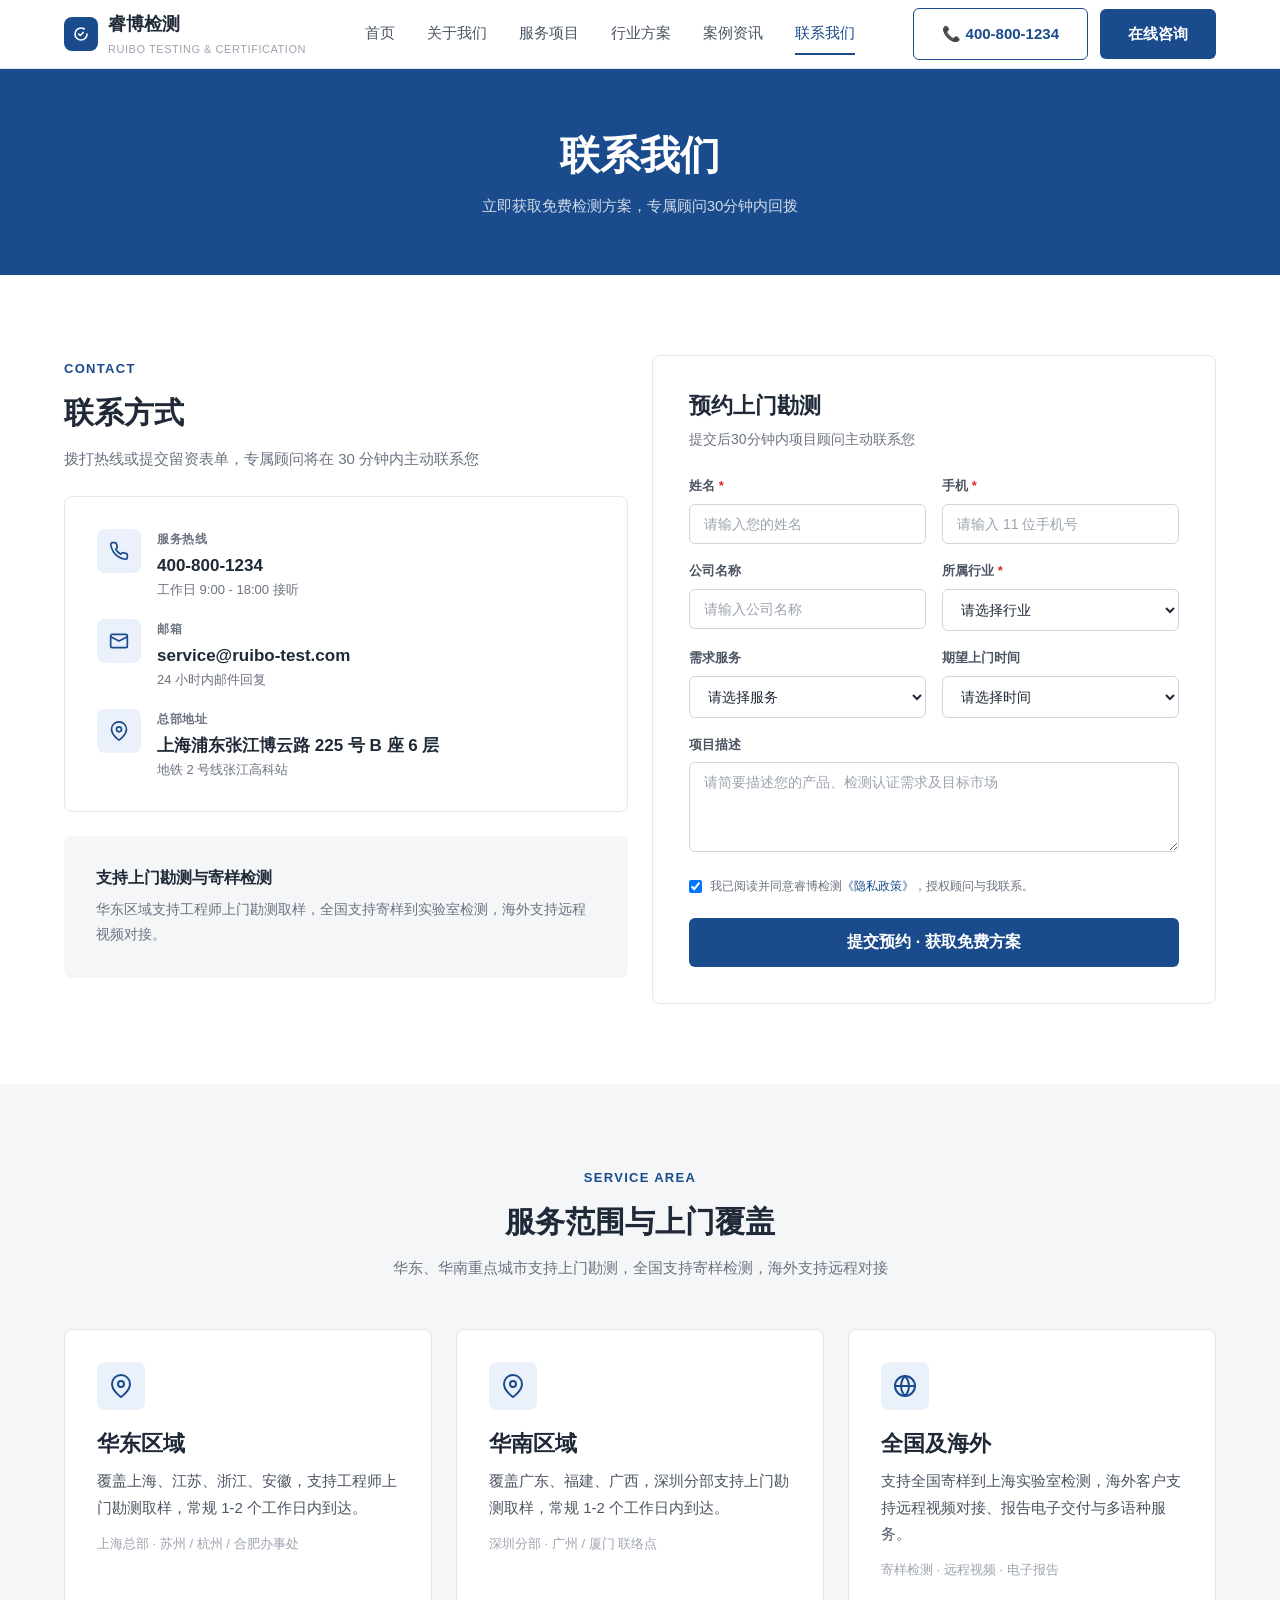
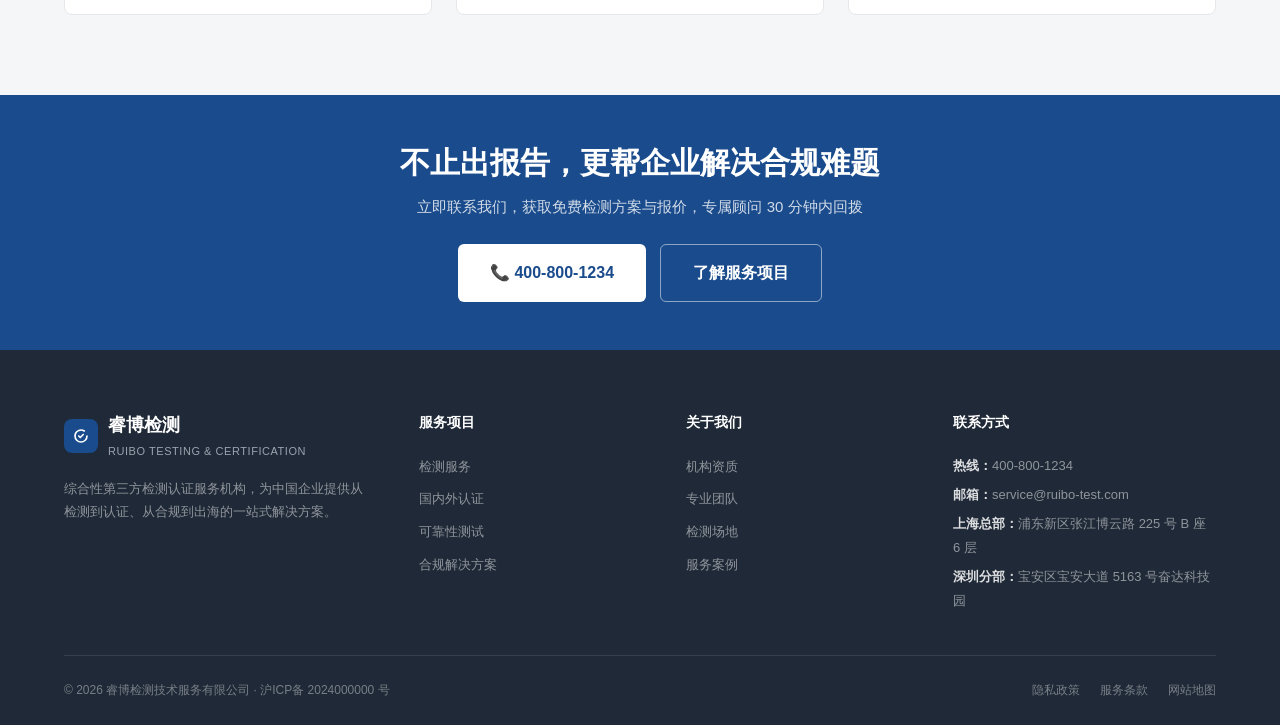
==== contact.html @ 55148332 "feat: 第三方检测机构官网设计 Co-authored-by: traeagent <traeagent@users.noreply.github.com>" ====
<!DOCTYPE html>
<html lang="zh-CN">
<head>
<meta charset="UTF-8" />
<meta name="viewport" content="width=device-width, initial-scale=1.0" />
<title>联系我们 | 睿博检测免费检测方案预约</title>
<meta name="description" content="联系睿博检测技术服务，预约上门勘测获取免费检测方案，专属顾问30分钟内回拨。热线400-800-1234，上海浦东张江博云路225号B座6层。" />
<link rel="stylesheet" href="css/style.css" />
</head>
<body>

<!-- ============ 导航 ============ -->
<header class="header">
  <div class="container header-inner">
    <a href="index.html" class="logo">
      <span class="logo-mark"><svg viewBox="0 0 24 24" fill="none" stroke="currentColor" stroke-width="2.2" stroke-linecap="round" stroke-linejoin="round"><path d="M9 12l2 2 4-4"/><path d="M20 12c0 4.418-3.582 8-8 8s-8-3.582-8-8 3.582-8 8-8c1.6 0 3.087.468 4.34 1.275"/></svg></span>
      <span>睿博检测<small>RUIBO TESTING &amp; CERTIFICATION</small></span>
    </a>
    <nav class="nav-links">
      <a href="index.html">首页</a>
      <a href="about.html">关于我们</a>
      <a href="services.html">服务项目</a>
      <a href="industries.html">行业方案</a>
      <a href="cases.html">案例资讯</a>
      <a href="contact.html" class="active">联系我们</a>
    </nav>
    <div class="nav-cta">
      <a href="tel:400-800-1234" class="btn btn--outline">📞 400-800-1234</a>
      <a href="contact.html" class="btn btn--primary">在线咨询</a>
    </div>
    <button class="hamburger" id="hamburger" aria-label="菜单"><span></span><span></span><span></span></button>
  </div>
</header>
<div class="mobile-menu" id="mobileMenu">
  <a href="index.html">首页</a><a href="about.html">关于我们</a><a href="services.html">服务项目</a><a href="industries.html">行业方案</a><a href="cases.html">案例资讯</a><a href="contact.html">联系我们</a>
  <a href="tel:400-800-1234" class="btn btn--outline">📞 400-800-1234</a>
  <a href="contact.html" class="btn btn--primary">在线咨询</a>
</div>

<!-- ============ 页面 Banner ============ -->
<section class="page-banner">
  <div class="container reveal">
    <h1>联系我们</h1>
    <p>立即获取免费检测方案，专属顾问30分钟内回拨</p>
  </div>
</section>

<!-- ============ 1. 联系方式 + 留资表单 ============ -->
<section class="section">
  <div class="container">
    <div class="grid grid-2" style="align-items:start">
      <!-- 左侧：联系方式 -->
      <div class="reveal">
        <div class="section-head" style="text-align:left;margin-bottom:24px">
          <span class="eyebrow">CONTACT</span>
          <h2>联系方式</h2>
          <p style="margin:0">拨打热线或提交留资表单，专属顾问将在 30 分钟内主动联系您</p>
        </div>
        <div class="card">
          <div class="contact-method">
            <div class="cm-ico">
              <svg viewBox="0 0 24 24" fill="none" stroke="currentColor" stroke-width="2" stroke-linecap="round" stroke-linejoin="round"><path d="M22 16.92v3a2 2 0 0 1-2.18 2 19.79 19.79 0 0 1-8.63-3.07 19.5 19.5 0 0 1-6-6 19.79 19.79 0 0 1-3.07-8.67A2 2 0 0 1 4.11 2h3a2 2 0 0 1 2 1.72c.127.96.361 1.903.7 2.81a2 2 0 0 1-.45 2.11L8.09 9.91a16 16 0 0 0 6 6l1.27-1.27a2 2 0 0 1 2.11-.45c.907.339 1.85.573 2.81.7A2 2 0 0 1 22 16.92z"/></svg>
            </div>
            <div>
              <div class="cm-label">服务热线</div>
              <div class="cm-value">400-800-1234<small>工作日 9:00 - 18:00 接听</small></div>
            </div>
          </div>
          <div class="contact-method">
            <div class="cm-ico">
              <svg viewBox="0 0 24 24" fill="none" stroke="currentColor" stroke-width="2" stroke-linecap="round" stroke-linejoin="round"><rect x="2" y="4" width="20" height="16" rx="2"/><path d="m22 7-10 5L2 7"/></svg>
            </div>
            <div>
              <div class="cm-label">邮箱</div>
              <div class="cm-value">service@ruibo-test.com<small>24 小时内邮件回复</small></div>
            </div>
          </div>
          <div class="contact-method" style="margin-bottom:0">
            <div class="cm-ico">
              <svg viewBox="0 0 24 24" fill="none" stroke="currentColor" stroke-width="2" stroke-linecap="round" stroke-linejoin="round"><path d="M21 10c0 7-9 13-9 13s-9-6-9-13a9 9 0 0 1 18 0z"/><circle cx="12" cy="10" r="3"/></svg>
            </div>
            <div>
              <div class="cm-label">总部地址</div>
              <div class="cm-value">上海浦东张江博云路 225 号 B 座 6 层<small>地铁 2 号线张江高科站</small></div>
            </div>
          </div>
        </div>
        <div class="card--flat card" style="margin-top:24px;background:var(--c-bg-2);border:none">
          <h4 style="font-size:16px;margin-bottom:8px">支持上门勘测与寄样检测</h4>
          <p style="font-size:14px;color:var(--c-text-3)">华东区域支持工程师上门勘测取样，全国支持寄样到实验室检测，海外支持远程视频对接。</p>
        </div>
      </div>

      <!-- 右侧：留资表单 -->
      <div class="reveal">
        <div class="form-card">
          <h3>预约上门勘测</h3>
          <p class="form-desc">提交后30分钟内项目顾问主动联系您</p>
          <form data-form>
            <div class="form-row">
              <div class="field">
                <label>姓名 <span class="req">*</span></label>
                <input type="text" name="name" placeholder="请输入您的姓名" />
              </div>
              <div class="field">
                <label>手机 <span class="req">*</span></label>
                <input type="tel" name="phone" placeholder="请输入 11 位手机号" />
              </div>
            </div>
            <div class="form-row">
              <div class="field">
                <label>公司名称</label>
                <input type="text" name="company" placeholder="请输入公司名称" />
              </div>
              <div class="field">
                <label>所属行业 <span class="req">*</span></label>
                <select name="industry">
                  <option value="">请选择行业</option>
                  <option value="制造">制造业</option>
                  <option value="外贸">外贸出口</option>
                  <option value="电商">电商平台</option>
                  <option value="食品">食品日化</option>
                  <option value="建材">建材家居</option>
                  <option value="新能源">新能源</option>
                  <option value="其他">其他</option>
                </select>
              </div>
            </div>
            <div class="form-row">
              <div class="field">
                <label>需求服务</label>
                <select name="service">
                  <option value="">请选择服务</option>
                  <option value="检测服务">检测服务</option>
                  <option value="国内外认证">国内外认证</option>
                  <option value="可靠性测试">可靠性测试</option>
                  <option value="合规解决方案">合规解决方案</option>
                  <option value="综合方案">综合方案</option>
                </select>
              </div>
              <div class="field">
                <label>期望上门时间</label>
                <select name="visitTime">
                  <option value="">请选择时间</option>
                  <option value="本周">本周内</option>
                  <option value="下周">下周</option>
                  <option value="两周内">两周内</option>
                  <option value="待定">时间待定</option>
                </select>
              </div>
            </div>
            <div class="field">
              <label>项目描述</label>
              <textarea name="desc" placeholder="请简要描述您的产品、检测认证需求及目标市场"></textarea>
            </div>
            <div class="form-note">
              <input type="checkbox" name="agree" checked />
              <span>我已阅读并同意睿博检测<a href="#" style="color:var(--c-primary)">《隐私政策》</a>，授权顾问与我联系。</span>
            </div>
            <button type="submit" class="btn btn--primary btn--lg btn--block">提交预约 · 获取免费方案</button>
          </form>
          <div class="form-success">
            <div class="ok-ico">
              <svg viewBox="0 0 24 24" fill="none" stroke="currentColor" stroke-width="3" stroke-linecap="round" stroke-linejoin="round" width="24" height="24"><path d="M20 6 9 17l-5-5"/></svg>
            </div>
            <h4>提交成功</h4>
            <p>专属顾问将在 30 分钟内主动联系您，请保持电话畅通</p>
          </div>
        </div>
      </div>
    </div>
  </div>
</section>

<!-- ============ 2. 服务范围 ============ -->
<section class="section section--gray">
  <div class="container">
    <div class="section-head reveal">
      <span class="eyebrow">SERVICE AREA</span>
      <h2>服务范围与上门覆盖</h2>
      <p>华东、华南重点城市支持上门勘测，全国支持寄样检测，海外支持远程对接</p>
    </div>
    <div class="grid grid-3">
      <div class="card reveal">
        <div class="card-ico">
          <svg viewBox="0 0 24 24" fill="none" stroke="currentColor" stroke-width="2" stroke-linecap="round" stroke-linejoin="round" width="24" height="24"><path d="M21 10c0 7-9 13-9 13s-9-6-9-13a9 9 0 0 1 18 0z"/><circle cx="12" cy="10" r="3"/></svg>
        </div>
        <h3>华东区域</h3>
        <p>覆盖上海、江苏、浙江、安徽，支持工程师上门勘测取样，常规 1-2 个工作日内到达。</p>
        <p style="margin-top:12px;font-size:13px;color:var(--c-text-4)">上海总部 · 苏州 / 杭州 / 合肥办事处</p>
      </div>
      <div class="card reveal">
        <div class="card-ico">
          <svg viewBox="0 0 24 24" fill="none" stroke="currentColor" stroke-width="2" stroke-linecap="round" stroke-linejoin="round" width="24" height="24"><path d="M21 10c0 7-9 13-9 13s-9-6-9-13a9 9 0 0 1 18 0z"/><circle cx="12" cy="10" r="3"/></svg>
        </div>
        <h3>华南区域</h3>
        <p>覆盖广东、福建、广西，深圳分部支持上门勘测取样，常规 1-2 个工作日内到达。</p>
        <p style="margin-top:12px;font-size:13px;color:var(--c-text-4)">深圳分部 · 广州 / 厦门 联络点</p>
      </div>
      <div class="card reveal">
        <div class="card-ico">
          <svg viewBox="0 0 24 24" fill="none" stroke="currentColor" stroke-width="2" stroke-linecap="round" stroke-linejoin="round" width="24" height="24"><circle cx="12" cy="12" r="10"/><path d="M2 12h20M12 2a15.3 15.3 0 0 1 4 10 15.3 15.3 0 0 1-4 10 15.3 15.3 0 0 1-4-10 15.3 15.3 0 0 1 4-10z"/></svg>
        </div>
        <h3>全国及海外</h3>
        <p>支持全国寄样到上海实验室检测，海外客户支持远程视频对接、报告电子交付与多语种服务。</p>
        <p style="margin-top:12px;font-size:13px;color:var(--c-text-4)">寄样检测 · 远程视频 · 电子报告</p>
      </div>
    </div>
  </div>
</section>

<!-- ============ CTA 横幅 ============ -->
<section class="cta-bar">
  <div class="container reveal">
    <h2>不止出报告，更帮企业解决合规难题</h2>
    <p>立即联系我们，获取免费检测方案与报价，专属顾问 30 分钟内回拨</p>
    <div class="btn-group">
      <a href="tel:400-800-1234" class="btn btn--white btn--lg">📞 400-800-1234</a>
      <a href="services.html" class="btn btn--outline btn--lg" style="color:#fff;border-color:rgba(255,255,255,.5)">了解服务项目</a>
    </div>
  </div>
</section>

<!-- ============ 页脚 ============ -->
<footer class="footer">
  <div class="container">
    <div class="footer-grid">
      <div class="footer-brand">
        <div class="logo"><span class="logo-mark"><svg viewBox="0 0 24 24" fill="none" stroke="currentColor" stroke-width="2.2" stroke-linecap="round" stroke-linejoin="round"><path d="M9 12l2 2 4-4"/><path d="M20 12c0 4.418-3.582 8-8 8s-8-3.582-8-8 3.582-8 8-8c1.6 0 3.087.468 4.34 1.275"/></svg></span><span>睿博检测<small>RUIBO TESTING &amp; CERTIFICATION</small></span></div>
        <p>综合性第三方检测认证服务机构，为中国企业提供从检测到认证、从合规到出海的一站式解决方案。</p>
      </div>
      <div class="footer-col"><h6>服务项目</h6><a href="services.html">检测服务</a><a href="services.html">国内外认证</a><a href="services.html">可靠性测试</a><a href="services.html">合规解决方案</a></div>
      <div class="footer-col"><h6>关于我们</h6><a href="about.html">机构资质</a><a href="about.html">专业团队</a><a href="about.html">检测场地</a><a href="cases.html">服务案例</a></div>
      <div class="footer-col"><h6>联系方式</h6><div class="addr"><strong>热线：</strong>400-800-1234</div><div class="addr"><strong>邮箱：</strong>service@ruibo-test.com</div><div class="addr"><strong>上海总部：</strong>浦东新区张江博云路 225 号 B 座 6 层</div><div class="addr"><strong>深圳分部：</strong>宝安区宝安大道 5163 号奋达科技园</div></div>
    </div>
    <div class="footer-bottom"><div>© 2026 睿博检测技术服务有限公司 · 沪ICP备 2024000000 号</div><div class="links"><a href="#">隐私政策</a><a href="#">服务条款</a><a href="#">网站地图</a></div></div>
  </div>
</footer>

<script src="js/main.js"></script>
</body>
</html>
---- css/style.css ----
/* ============================================================
   睿博检测官网 — 共享设计系统
   商务蓝白主色 · 浅灰辅助 · 极简克制 · 全站统一规范
   ============================================================ */

/* ---------- 1. 变量 ---------- */
:root{
  /* 主色：低饱和商务蓝，纯色无渐变 */
  --c-primary:#1A4B8C;
  --c-primary-dark:#153A6E;
  --c-primary-light:#EAF1FA;

  /* 中性色：浅灰/深灰分级，仅用于分割线/背景/文字层级 */
  --c-text:#1F2937;
  --c-text-2:#4B5563;
  --c-text-3:#6B7280;
  --c-text-4:#9CA3AF;

  --c-bg:#FFFFFF;
  --c-bg-2:#F5F6F8;
  --c-bg-3:#F0F2F5;

  --c-border:#E5E7EB;
  --c-border-2:#D1D5DB;

  /* 卡片统一参数 */
  --card-radius:8px;
  --card-padding:32px;
  --card-gap:24px;

  /* 字号层级 */
  --fz-h1:40px;
  --fz-h2:30px;
  --fz-h3:22px;
  --fz-h4:18px;
  --fz-body:15px;
  --fz-small:13px;

  /* 行高 */
  --lh-tight:1.3;
  --lh-base:1.75;

  /* 容器 */
  --container:1200px;
}

/* ---------- 2. 重置与基础 ---------- */
*,*::before,*::after{box-sizing:border-box;margin:0;padding:0}
html{scroll-behavior:smooth;font-size:16px}
body{
  font-family:-apple-system,BlinkMacSystemFont,"Segoe UI","PingFang SC","Microsoft YaHei","Helvetica Neue",Arial,sans-serif;
  color:var(--c-text);
  background:var(--c-bg);
  line-height:var(--lh-base);
  font-size:var(--fz-body);
  -webkit-font-smoothing:antialiased;
}
a{color:inherit;text-decoration:none}
button{font-family:inherit;cursor:pointer;border:none;background:none}
img{max-width:100%;display:block}
ul,ol{list-style:none}
input,select,textarea{font-family:inherit;font-size:inherit}

/* ---------- 3. 容器与间距 ---------- */
.container{max-width:var(--container);margin:0 auto;padding:0 24px}
.section{padding:80px 0}
.section--gray{background:var(--c-bg-2)}
.section--blue{background:var(--c-primary);color:#fff}

/* ---------- 4. 字体层级 ---------- */
h1,h2,h3,h4{font-weight:700;line-height:var(--lh-tight);color:var(--c-text)}
h1{font-size:var(--fz-h1)}
h2{font-size:var(--fz-h2)}
h3{font-size:var(--fz-h3)}
h4{font-size:var(--fz-h4)}
p{color:var(--c-text-2)}
.text-sm{font-size:var(--fz-small);color:var(--c-text-3)}
.text-bold{font-weight:600;color:var(--c-text)}
.text-primary{color:var(--c-primary)}

/* ---------- 5. 通用模块标题 ---------- */
.section-head{text-align:center;margin-bottom:48px}
.section-head .eyebrow{
  display:inline-block;font-size:var(--fz-small);font-weight:600;
  letter-spacing:.1em;color:var(--c-primary);margin-bottom:12px;
}
.section-head h2{margin-bottom:14px}
.section-head p{font-size:var(--fz-body);color:var(--c-text-3);max-width:640px;margin:0 auto}
.section-head--white .eyebrow{color:rgba(255,255,255,.85)}
.section-head--white h2{color:#fff}
.section-head--white p{color:rgba(255,255,255,.7)}

/* ---------- 6. 按钮（纯色，无渐变） ---------- */
.btn{
  display:inline-flex;align-items:center;justify-content:center;gap:8px;
  padding:12px 28px;border-radius:6px;font-size:var(--fz-body);font-weight:600;
  transition:background .2s,color .2s,border-color .2s;white-space:nowrap;
}
.btn--primary{background:var(--c-primary);color:#fff}
.btn--primary:hover{background:var(--c-primary-dark)}
.btn--outline{background:transparent;color:var(--c-primary);border:1.5px solid var(--c-primary)}
.btn--outline:hover{background:var(--c-primary-light)}
.btn--white{background:#fff;color:var(--c-primary)}
.btn--white:hover{background:var(--c-bg-2)}
.btn--ghost{background:var(--c-bg-2);color:var(--c-text)}
.btn--ghost:hover{background:var(--c-bg-3)}
.btn--lg{padding:14px 32px;font-size:16px}
.btn--block{width:100%}

/* ---------- 7. 通用卡片（全站统一等高等宽） ---------- */
.card{
  background:var(--c-bg);
  border:1px solid var(--c-border);
  border-radius:var(--card-radius);
  padding:var(--card-padding);
  transition:border-color .2s,box-shadow .2s;
  height:100%;
}
.card:hover{border-color:var(--c-border-2);box-shadow:0 2px 12px rgba(0,0,0,.06)}
.card--flat{border:none;background:var(--c-bg-2)}
.card--blue{background:var(--c-primary);color:#fff;border-color:var(--c-primary)}
.card--blue h3,.card--blue h4{color:#fff}
.card--blue p{color:rgba(255,255,255,.8)}

.card-ico{
  width:48px;height:48px;border-radius:8px;
  background:var(--c-primary-light);color:var(--c-primary);
  display:flex;align-items:center;justify-content:center;margin-bottom:20px;
}
.card--blue .card-ico{background:rgba(255,255,255,.15);color:#fff}
.card h3{margin-bottom:10px}
.card p{font-size:var(--fz-body);line-height:var(--lh-base)}

/* 卡片网格（统一间距） */
.grid{display:grid;gap:var(--card-gap)}
.grid-2{grid-template-columns:repeat(2,1fr)}
.grid-3{grid-template-columns:repeat(3,1fr)}
.grid-4{grid-template-columns:repeat(4,1fr)}

/* ---------- 8. 导航栏 ---------- */
.header{
  position:sticky;top:0;z-index:100;
  background:rgba(255,255,255,.95);
  border-bottom:1px solid var(--c-border);
}
.header-inner{
  display:flex;align-items:center;justify-content:space-between;
  height:68px;
}
.logo{display:flex;align-items:center;gap:10px;font-weight:700;font-size:18px;color:var(--c-text)}
.logo-mark{
  width:34px;height:34px;border-radius:8px;
  background:var(--c-primary);
  display:flex;align-items:center;justify-content:center;
  color:#fff;flex-shrink:0;
}
.logo-mark svg{width:18px;height:18px}
.logo small{display:block;font-size:11px;font-weight:400;color:var(--c-text-4);letter-spacing:.05em}

.nav-links{display:flex;align-items:center;gap:32px}
.nav-links a{
  font-size:14.5px;font-weight:500;color:var(--c-text-2);
  padding:6px 0;position:relative;transition:color .2s;
}
.nav-links a:hover,.nav-links a.active{color:var(--c-primary)}
.nav-links a.active::after{
  content:"";position:absolute;left:0;right:0;bottom:-2px;
  height:2px;background:var(--c-primary);
}
.nav-cta{display:flex;align-items:center;gap:12px}
.hamburger{display:none;width:36px;height:36px;flex-direction:column;gap:5px;justify-content:center;align-items:center}
.hamburger span{width:20px;height:2px;background:var(--c-text);border-radius:1px;transition:.3s}
.hamburger.open span:nth-child(1){transform:translateY(7px) rotate(45deg)}
.hamburger.open span:nth-child(2){opacity:0}
.hamburger.open span:nth-child(3){transform:translateY(-7px) rotate(-45deg)}

/* 移动端菜单 */
.mobile-menu{
  display:none;position:fixed;top:68px;left:0;right:0;z-index:99;
  background:#fff;border-bottom:1px solid var(--c-border);
  padding:16px 24px 24px;
}
.mobile-menu.open{display:block}
.mobile-menu a{
  display:block;padding:14px 0;border-bottom:1px solid var(--c-border);
  font-size:15px;font-weight:500;color:var(--c-text-2);
}
.mobile-menu a:last-of-type{border-bottom:none}
.mobile-menu .btn{margin-top:14px;width:100%}

/* ---------- 9. 页面 Banner（通用内页顶部） ---------- */
.page-banner{
  background:var(--c-primary);
  padding:60px 0 56px;
  text-align:center;
}
.page-banner h1{color:#fff;margin-bottom:12px}
.page-banner p{color:rgba(255,255,255,.8);font-size:var(--fz-body);max-width:600px;margin:0 auto}

/* ---------- 10. 首页 Hero ---------- */
.hero{background:var(--c-primary);padding:64px 0 72px}
.hero-inner{display:grid;grid-template-columns:1.1fr .9fr;gap:56px;align-items:center}
.hero h1{color:#fff;font-size:38px;line-height:1.25;margin-bottom:18px}
.hero .hero-sub{color:rgba(255,255,255,.85);font-size:16px;line-height:1.85;margin-bottom:28px;max-width:520px}
.hero-ctas{display:flex;gap:14px;flex-wrap:wrap}
.hero-stats{display:grid;grid-template-columns:repeat(3,1fr);gap:24px;margin-top:36px;padding-top:32px;border-top:1px solid rgba(255,255,255,.2)}
.hero-stats .n{font-size:32px;font-weight:700;color:#fff;line-height:1}
.hero-stats .l{font-size:13px;color:rgba(255,255,255,.7);margin-top:6px}

/* Hero 右侧信息卡（纯色无漂浮） */
.hero-panel{
  background:#fff;border-radius:var(--card-radius);padding:28px;
}
.hero-panel h3{font-size:16px;margin-bottom:20px}
.hero-panel-list{display:flex;flex-direction:column;gap:12px}
.hero-panel-item{
  display:grid;grid-template-columns:36px 1fr auto;gap:12px;align-items:center;
  padding:12px 14px;background:var(--c-bg-2);border-radius:6px;
}
.hero-panel-item .ico{
  width:32px;height:32px;border-radius:6px;background:var(--c-primary-light);
  color:var(--c-primary);display:flex;align-items:center;justify-content:center;
}
.hero-panel-item .ico svg{width:16px;height:16px}
.hero-panel-item .name{font-size:14px;font-weight:600;color:var(--c-text)}
.hero-panel-item .sub{font-size:12px;color:var(--c-text-3);margin-top:2px}
.hero-panel-item .tag{font-size:12px;font-weight:600;color:var(--c-primary);background:var(--c-primary-light);padding:3px 10px;border-radius:4px}
.hero-panel-item .tag--done{color:#059669;background:#ECFDF5}
.hero-panel-item .tag--doing{color:#D97706;background:#FFFBEB}

/* ---------- 11. 痛点板块 ---------- */
.pain-grid{display:grid;grid-template-columns:repeat(5,1fr);gap:var(--card-gap)}
.pain-card{
  background:var(--c-bg);border:1px solid var(--c-border);border-radius:var(--card-radius);
  padding:28px 22px;height:100%;transition:border-color .2s,box-shadow .2s;
}
.pain-card:hover{border-color:var(--c-border-2);box-shadow:0 2px 12px rgba(0,0,0,.06)}
.pain-num{font-size:28px;font-weight:700;color:var(--c-primary-light);line-height:1}
.pain-card h4{font-size:17px;margin:12px 0 8px}
.pain-card .pain{font-size:13px;color:#DC2626;font-weight:500;margin-bottom:10px;line-height:1.6}
.pain-card .pain::before{content:"⚠ "}
.pain-card .solv{font-size:13px;color:var(--c-text-3);line-height:1.7}
.pain-card .solv::before{content:"✓ ";color:var(--c-primary);font-weight:700}

/* ---------- 12. 优势板块 ---------- */
.adv-grid{display:grid;grid-template-columns:repeat(5,1fr);gap:var(--card-gap)}
.adv-item{text-align:center;padding:20px}
.adv-ico{
  width:52px;height:52px;border-radius:50%;background:var(--c-primary-light);
  color:var(--c-primary);display:flex;align-items:center;justify-content:center;
  margin:0 auto 16px;
}
.adv-ico svg{width:24px;height:24px}
.adv-item h4{font-size:16px;margin-bottom:8px}
.adv-item p{font-size:13px;color:var(--c-text-3);line-height:1.6}

/* ---------- 13. 行业入口 ---------- */
.ind-grid{display:grid;grid-template-columns:repeat(4,1fr);gap:var(--card-gap)}
.ind-card{
  display:flex;align-items:center;gap:16px;
  background:var(--c-bg);border:1px solid var(--c-border);
  border-radius:var(--card-radius);padding:24px;
  transition:border-color .2s,background .2s;height:100%;
}
.ind-card:hover{border-color:var(--c-primary);background:var(--c-primary-light)}
.ind-ico{
  width:44px;height:44px;border-radius:8px;flex-shrink:0;
  background:var(--c-bg-2);color:var(--c-primary);
  display:flex;align-items:center;justify-content:center;
}
.ind-card:hover .ind-ico{background:#fff}
.ind-ico svg{width:22px;height:22px}
.ind-card h5{font-size:15px;margin-bottom:2px}
.ind-card small{font-size:12px;color:var(--c-text-3)}

/* ---------- 14. 服务卡片 ---------- */
.svc-card{
  background:var(--c-bg);border:1px solid var(--c-border);
  border-radius:var(--card-radius);padding:var(--card-padding);
  height:100%;display:flex;flex-direction:column;
  transition:border-color .2s,box-shadow .2s;
}
.svc-card:hover{border-color:var(--c-border-2);box-shadow:0 2px 12px rgba(0,0,0,.06)}
.svc-ico{
  width:48px;height:48px;border-radius:8px;background:var(--c-primary);
  color:#fff;display:flex;align-items:center;justify-content:center;margin-bottom:20px;
}
.svc-ico svg{width:24px;height:24px}
.svc-card h3{font-size:20px;margin-bottom:10px}
.svc-card .svc-desc{font-size:14px;color:var(--c-text-3);line-height:1.75;margin-bottom:18px}
.svc-card ul{margin-bottom:20px;flex:1}
.svc-card li{
  font-size:14px;color:var(--c-text-2);padding:4px 0;
  display:flex;align-items:flex-start;gap:8px;
}
.svc-card li::before{
  content:"";flex-shrink:0;width:5px;height:5px;border-radius:50%;
  background:var(--c-primary);margin-top:9px;
}
.svc-link{
  display:inline-flex;align-items:center;gap:6px;
  font-size:14px;font-weight:600;color:var(--c-primary);
  border-top:1px solid var(--c-border);padding-top:16px;
}
.svc-card:hover .svc-link{gap:10px}

/* 服务详情（服务项目页） */
.svc-detail{display:grid;grid-template-columns:1fr 1fr;gap:var(--card-gap);margin-bottom:48px}
.svc-detail-panel{
  background:var(--c-bg);border:1px solid var(--c-border);
  border-radius:var(--card-radius);padding:32px;
}
.svc-detail-panel h3{margin-bottom:16px;padding-bottom:12px;border-bottom:2px solid var(--c-primary)}
.svc-detail-panel ul li{
  font-size:14px;color:var(--c-text-2);padding:8px 0;
  display:flex;gap:8px;align-items:flex-start;
}
.svc-detail-panel ul li::before{
  content:"";flex-shrink:0;width:6px;height:6px;border-radius:50%;
  background:var(--c-primary);margin-top:7px;
}
.svc-detail-panel ol{padding-left:20px}
.svc-detail-panel ol li{font-size:14px;color:var(--c-text-2);padding:6px 0;line-height:1.7}

/* ---------- 15. 流程步骤 ---------- */
.steps{display:grid;grid-template-columns:repeat(4,1fr);gap:var(--card-gap)}
.step{
  background:var(--c-bg-2);border:1px solid var(--c-border);
  border-radius:var(--card-radius);padding:28px 24px;
}
.step-num{
  width:40px;height:40px;border-radius:8px;
  background:var(--c-primary);color:#fff;
  display:flex;align-items:center;justify-content:center;
  font-size:18px;font-weight:700;margin-bottom:16px;
}
.step h4{font-size:16px;margin-bottom:8px}
.step p{font-size:13px;color:var(--c-text-3);line-height:1.7}

/* ---------- 16. 对比表格 ---------- */
.compare-table{width:100%;border-collapse:collapse;background:#fff;border-radius:var(--card-radius);overflow:hidden;border:1px solid var(--c-border)}
.compare-table th,.compare-table td{padding:14px 20px;text-align:left;font-size:14px;border-bottom:1px solid var(--c-border)}
.compare-table th{background:var(--c-bg-2);font-weight:700;color:var(--c-text)}
.compare-table tr:last-child td{border-bottom:none}
.compare-table .col-ruib{background:var(--c-primary-light);font-weight:600;color:var(--c-primary)}
.compare-table .yes{color:#059669;font-weight:600}
.compare-table .no{color:#9CA3AF}

/* ---------- 17. 案例卡片 ---------- */
.case-card{
  background:var(--c-bg);border:1px solid var(--c-border);
  border-radius:var(--card-radius);overflow:hidden;height:100%;
  transition:border-color .2s,box-shadow .2s;
}
.case-card:hover{border-color:var(--c-border-2);box-shadow:0 2px 12px rgba(0,0,0,.06)}
.case-body{padding:24px}
.case-tag{font-size:12px;font-weight:600;color:var(--c-primary);background:var(--c-primary-light);padding:4px 12px;border-radius:4px;display:inline-block;margin-bottom:12px}
.case-card h4{font-size:16px;margin-bottom:8px;line-height:1.5}
.case-card p{font-size:13px;color:var(--c-text-3);line-height:1.7}
.case-meta{display:flex;gap:16px;margin-top:14px;padding-top:14px;border-top:1px solid var(--c-border);font-size:12px;color:var(--c-text-4)}

/* 资讯/文章卡片 */
.article-card{
  background:var(--c-bg);border:1px solid var(--c-border);
  border-radius:var(--card-radius);overflow:hidden;height:100%;
  transition:border-color .2s,box-shadow .2s;
}
.article-card:hover{border-color:var(--c-border-2);box-shadow:0 2px 12px rgba(0,0,0,.06)}
.article-body{padding:24px}
.article-date{font-size:12px;color:var(--c-text-4);margin-bottom:8px}
.article-card h4{font-size:16px;margin-bottom:10px;line-height:1.5}
.article-card p{font-size:13px;color:var(--c-text-3);line-height:1.7}
.article-tag{font-size:12px;color:var(--c-primary);font-weight:500;margin-top:14px;display:inline-block}

/* ---------- 18. 留资表单 ---------- */
.form-card{
  background:#fff;border:1px solid var(--c-border);
  border-radius:var(--card-radius);padding:36px;
}
.form-card h3{margin-bottom:6px}
.form-card .form-desc{font-size:14px;color:var(--c-text-3);margin-bottom:24px}
.form-row{display:grid;grid-template-columns:1fr 1fr;gap:16px}
.field{margin-bottom:16px}
.field label{display:block;font-size:13px;font-weight:600;color:var(--c-text-2);margin-bottom:6px}
.field label .req{color:#DC2626}
.field input,.field select,.field textarea{
  width:100%;padding:11px 14px;border:1px solid var(--c-border-2);
  border-radius:6px;background:var(--c-bg);color:var(--c-text);
  font-size:14px;outline:none;transition:border-color .2s;
}
.field input::placeholder,.field textarea::placeholder{color:var(--c-text-4)}
.field input:focus,.field select:focus,.field textarea:focus{border-color:var(--c-primary)}
.field textarea{resize:vertical;min-height:90px}
.form-note{display:flex;align-items:flex-start;gap:8px;font-size:12px;color:var(--c-text-3);margin:14px 0 22px;line-height:1.6}
.form-note input{margin-top:3px;flex-shrink:0}
.form-success{display:none;padding:32px;border-radius:var(--card-radius);background:#ECFDF5;border:1px solid #6EE7B7;text-align:center}
.form-success.show{display:block}
.form-success .ok-ico{
  width:52px;height:52px;border-radius:50%;background:#10B981;
  color:#fff;display:flex;align-items:center;justify-content:center;margin:0 auto 14px;
}
.form-success h4{color:#065F46;font-size:18px;margin-bottom:6px}
.form-success p{color:#047857;font-size:14px}

/* ---------- 19. 联系方式卡片 ---------- */
.contact-method{display:flex;gap:16px;align-items:flex-start;margin-bottom:20px}
.contact-method .cm-ico{
  width:44px;height:44px;border-radius:8px;flex-shrink:0;
  background:var(--c-primary-light);color:var(--c-primary);
  display:flex;align-items:center;justify-content:center;
}
.contact-method .cm-ico svg{width:20px;height:20px}
.contact-method .cm-label{font-size:12px;color:var(--c-text-3);font-weight:600;letter-spacing:.06em;text-transform:uppercase;margin-bottom:4px}
.contact-method .cm-value{font-size:17px;font-weight:700;color:var(--c-text);line-height:1.4}
.contact-method .cm-value small{display:block;font-size:13px;color:var(--c-text-3);font-weight:400;margin-top:3px}

/* ---------- 20. 资质展示 ---------- */
.cert-grid{display:grid;grid-template-columns:repeat(4,1fr);gap:var(--card-gap)}
.cert-item{
  background:var(--c-bg);border:1px solid var(--c-border);
  border-radius:var(--card-radius);padding:28px 20px;text-align:center;
}
.cert-name{font-size:14px;font-weight:700;color:var(--c-text);margin-bottom:4px}
.cert-sub{font-size:12px;color:var(--c-text-3)}

/* ---------- 21. 数字统计 ---------- */
.stats-grid{display:grid;grid-template-columns:repeat(4,1fr);gap:var(--card-gap)}
.stat-item{text-align:center}
.stat-num{font-size:36px;font-weight:700;color:var(--c-primary);line-height:1}
.stat-label{font-size:14px;color:var(--c-text-3);margin-top:8px}

/* ---------- 22. CTA 横幅 ---------- */
.cta-bar{
  background:var(--c-primary);padding:48px 0;text-align:center;
}
.cta-bar h2{color:#fff;margin-bottom:12px}
.cta-bar p{color:rgba(255,255,255,.8);margin-bottom:24px;font-size:15px}
.cta-bar .btn-group{display:flex;gap:14px;justify-content:center;flex-wrap:wrap}

/* ---------- 23. 页脚 ---------- */
.footer{background:#1F2937;color:rgba(255,255,255,.7);padding:60px 0 24px}
.footer-grid{display:grid;grid-template-columns:1.4fr 1fr 1fr 1.2fr;gap:48px;padding-bottom:40px;border-bottom:1px solid rgba(255,255,255,.1)}
.footer-brand .logo{color:#fff;margin-bottom:16px}
.footer-brand p{font-size:13px;line-height:1.8;color:rgba(255,255,255,.5);max-width:300px;margin-bottom:16px}
.footer-social{display:flex;gap:10px}
.footer-social a{
  width:34px;height:34px;border-radius:8px;background:rgba(255,255,255,.1);
  display:flex;align-items:center;justify-content:center;color:rgba(255,255,255,.8);
  transition:background .2s;
}
.footer-social a:hover{background:var(--c-primary)}
.footer-col h6{font-size:14px;font-weight:700;color:#fff;margin-bottom:16px}
.footer-col a{display:block;font-size:13px;padding:5px 0;color:rgba(255,255,255,.5);transition:color .2s}
.footer-col a:hover{color:#fff}
.footer-col .addr{font-size:13px;line-height:1.8;color:rgba(255,255,255,.5);padding:3px 0}
.footer-col .addr strong{color:rgba(255,255,255,.85);font-weight:600}
.footer-bottom{display:flex;justify-content:space-between;align-items:center;padding-top:24px;font-size:12px;color:rgba(255,255,255,.4)}
.footer-bottom .links{display:flex;gap:20px}
.footer-bottom .links a:hover{color:rgba(255,255,255,.8)}

/* ---------- 24. 工具类 ---------- */
.text-center{text-align:center}
.mt-0{margin-top:0}.mt-16{margin-top:16px}.mt-24{margin-top:24px}.mt-32{margin-top:32px}.mt-48{margin-top:48px}
.mb-0{margin-bottom:0}.mb-16{margin-bottom:16px}.mb-24{margin-bottom:24px}.mb-32{margin-bottom:32px}.mb-48{margin-bottom:48px}
.flex{display:flex}.flex-center{display:flex;align-items:center;justify-content:center}
.gap-12{gap:12px}.gap-16{gap:16px}.gap-24{gap:24px}
.hide{display:none}

/* ---------- 25. 基础动效（克制） ---------- */
.reveal{opacity:0;transform:translateY(20px);transition:opacity .5s ease,transform .5s ease}
.reveal.in{opacity:1;transform:none}

/* ---------- 26. 响应式 ---------- */
@media(max-width:1024px){
  :root{--fz-h1:34px;--fz-h2:26px}
  .grid-4{grid-template-columns:repeat(2,1fr)}
  .ind-grid{grid-template-columns:repeat(2,1fr)}
  .cert-grid{grid-template-columns:repeat(2,1fr)}
  .pain-grid{grid-template-columns:repeat(2,1fr)}
  .adv-grid{grid-template-columns:repeat(2,1fr)}
  .steps{grid-template-columns:repeat(2,1fr)}
  .stats-grid{grid-template-columns:repeat(2,1fr)}
  .footer-grid{grid-template-columns:1fr 1fr;gap:36px}
}
@media(max-width:768px){
  :root{--fz-h1:28px;--fz-h2:22px;--fz-h3:18px;--fz-body:14px;--card-padding:24px}
  .section{padding:56px 0}
  .nav-links{display:none}
  .nav-cta .btn--outline{display:none}
  .hamburger{display:flex}
  .hero-inner{grid-template-columns:1fr;gap:36px}
  .hero-panel{max-width:480px}
  .grid-2,.grid-3,.grid-4{grid-template-columns:1fr}
  .ind-grid,.cert-grid,.pain-grid,.adv-grid,.steps,.stats-grid{grid-template-columns:1fr}
  .svc-detail{grid-template-columns:1fr}
  .form-row{grid-template-columns:1fr}
  .form-card{padding:24px}
  .footer-grid{grid-template-columns:1fr;gap:32px}
  .footer-bottom{flex-direction:column;gap:12px;text-align:center}
  .hero-stats{grid-template-columns:repeat(3,1fr);gap:12px}
  .hero-stats .n{font-size:24px}
  .section-head{margin-bottom:32px}
  .page-banner{padding:40px 0}
}
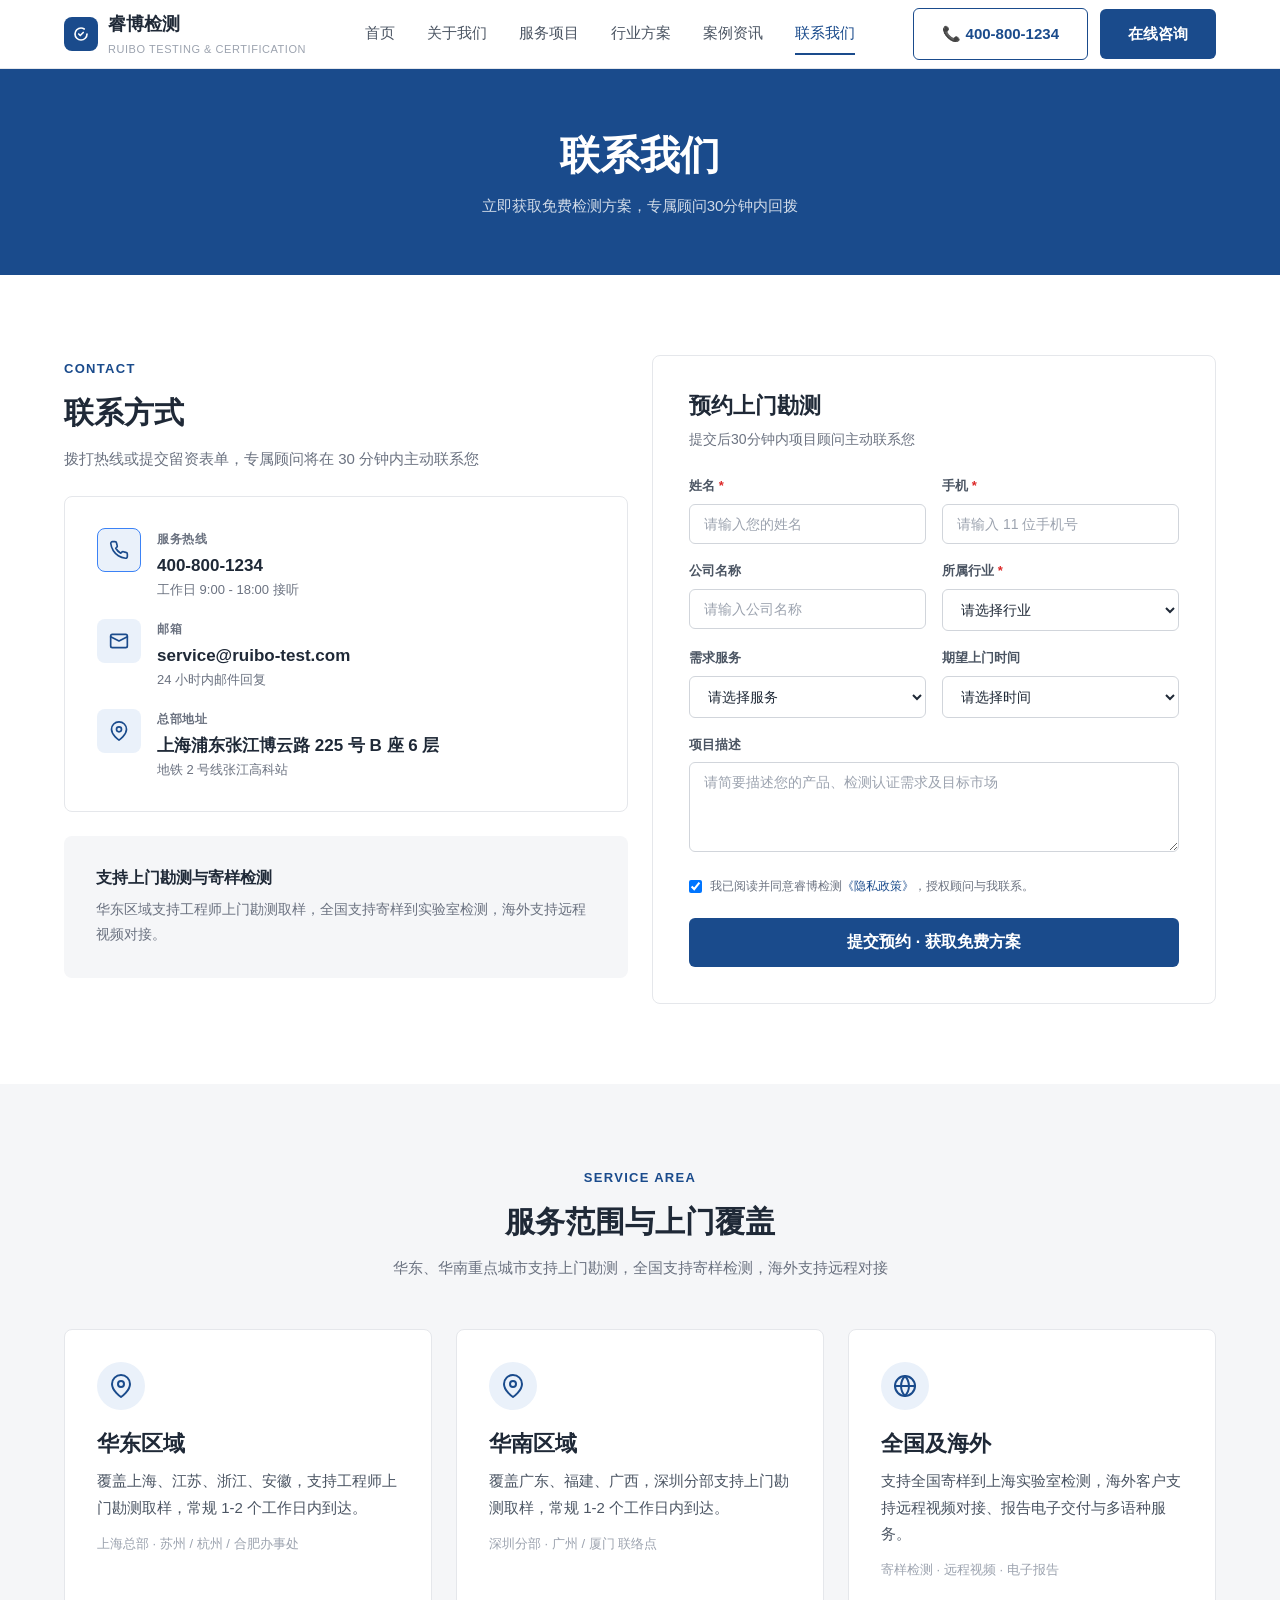
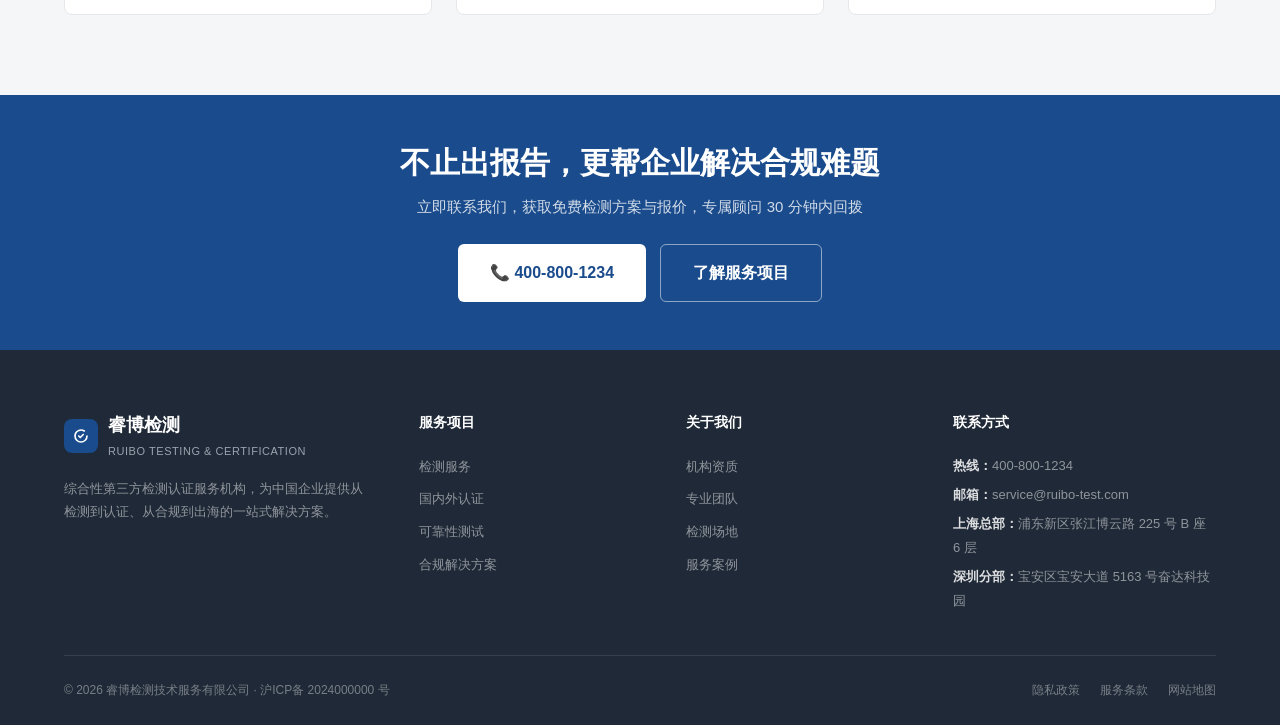
==== commit d1f1e90d: "feat: 第三方检测机构官网设计 Co-authored-by: traeagent <traeagent@users.noreply.github.com>" ====
--- a/contact.html
+++ b/contact.html
@@ -58,7 +58,7 @@
         </div>
         <div class="card">
           <div class="contact-method">
-            <div class="cm-ico">
+            <div class="cm-ico" style="margin-top:-1px;margin-bottom:-1px;text-align:center;border:1px solid rgb(59,130,246)">
               <svg viewBox="0 0 24 24" fill="none" stroke="currentColor" stroke-width="2" stroke-linecap="round" stroke-linejoin="round"><path d="M22 16.92v3a2 2 0 0 1-2.18 2 19.79 19.79 0 0 1-8.63-3.07 19.5 19.5 0 0 1-6-6 19.79 19.79 0 0 1-3.07-8.67A2 2 0 0 1 4.11 2h3a2 2 0 0 1 2 1.72c.127.96.361 1.903.7 2.81a2 2 0 0 1-.45 2.11L8.09 9.91a16 16 0 0 0 6 6l1.27-1.27a2 2 0 0 1 2.11-.45c.907.339 1.85.573 2.81.7A2 2 0 0 1 22 16.92z"/></svg>
             </div>
             <div>
@@ -182,7 +182,7 @@
     </div>
     <div class="grid grid-3">
       <div class="card reveal">
-        <div class="card-ico">
+        <div class="card-ico" style="border-radius:100px">
           <svg viewBox="0 0 24 24" fill="none" stroke="currentColor" stroke-width="2" stroke-linecap="round" stroke-linejoin="round" width="24" height="24"><path d="M21 10c0 7-9 13-9 13s-9-6-9-13a9 9 0 0 1 18 0z"/><circle cx="12" cy="10" r="3"/></svg>
         </div>
         <h3>华东区域</h3>
@@ -190,7 +190,7 @@
         <p style="margin-top:12px;font-size:13px;color:var(--c-text-4)">上海总部 · 苏州 / 杭州 / 合肥办事处</p>
       </div>
       <div class="card reveal">
-        <div class="card-ico">
+        <div class="card-ico" style="border-radius:50px">
           <svg viewBox="0 0 24 24" fill="none" stroke="currentColor" stroke-width="2" stroke-linecap="round" stroke-linejoin="round" width="24" height="24"><path d="M21 10c0 7-9 13-9 13s-9-6-9-13a9 9 0 0 1 18 0z"/><circle cx="12" cy="10" r="3"/></svg>
         </div>
         <h3>华南区域</h3>
@@ -198,7 +198,7 @@
         <p style="margin-top:12px;font-size:13px;color:var(--c-text-4)">深圳分部 · 广州 / 厦门 联络点</p>
       </div>
       <div class="card reveal">
-        <div class="card-ico">
+        <div class="card-ico" style="border-radius:100px">
           <svg viewBox="0 0 24 24" fill="none" stroke="currentColor" stroke-width="2" stroke-linecap="round" stroke-linejoin="round" width="24" height="24"><circle cx="12" cy="12" r="10"/><path d="M2 12h20M12 2a15.3 15.3 0 0 1 4 10 15.3 15.3 0 0 1-4 10 15.3 15.3 0 0 1-4-10 15.3 15.3 0 0 1 4-10z"/></svg>
         </div>
         <h3>全国及海外</h3>
